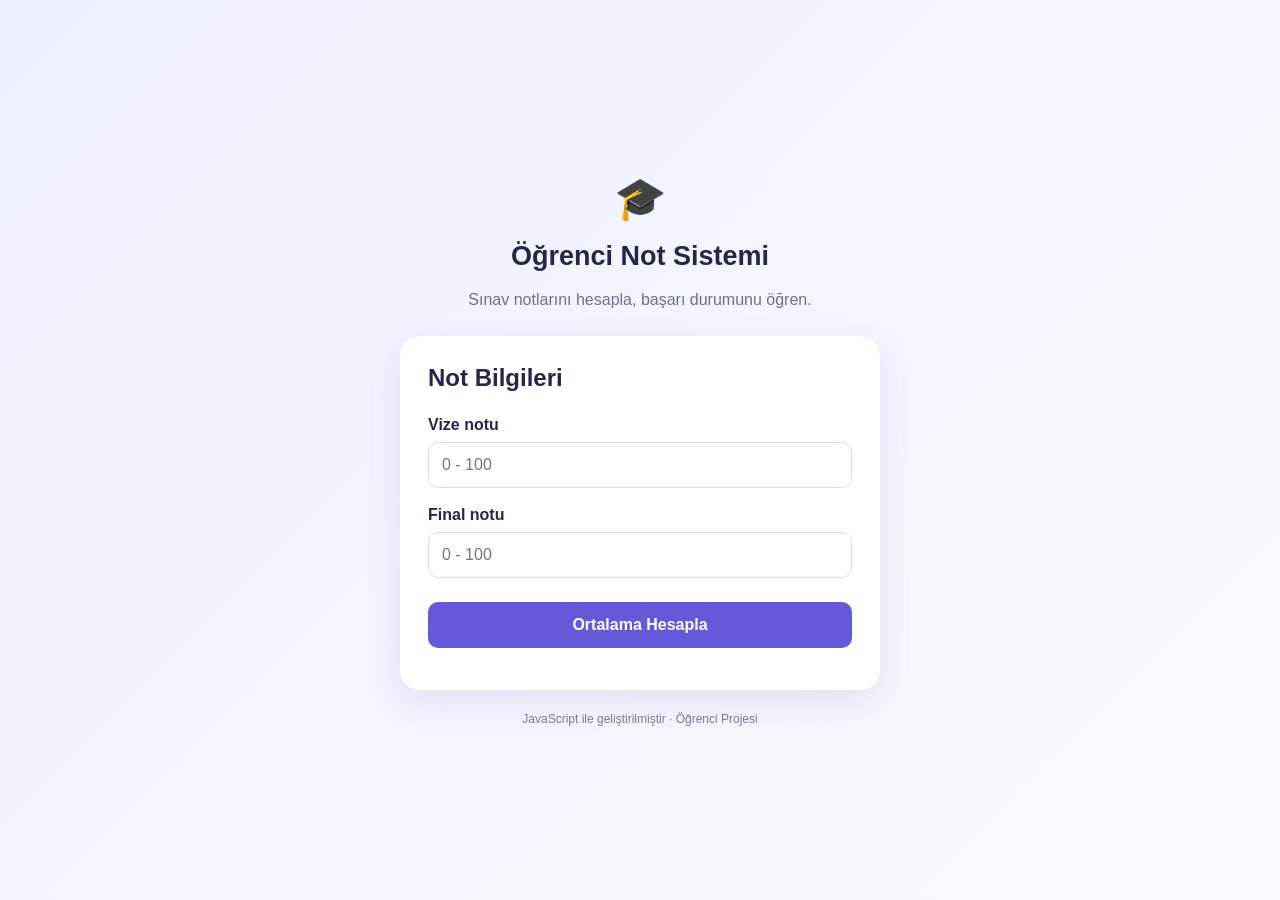
==== index.html @ 9c5910a0 "Add files via upload" ====
<!DOCTYPE html>
<html lang="tr">
<head>
    <meta charset="UTF-8">
    <meta name="viewport" content="width=device-width, initial-scale=1.0">
    <title>Öğrenci Not Sistemi</title>
    <link rel="stylesheet" href="style.css">
    <script src="script.js" defer></script>
</head>
<body>
    <main class="container">
        <header>
            <div class="logo">🎓</div>
            <h1>Öğrenci Not Sistemi</h1>
            <p>Sınav notlarını hesapla, başarı durumunu öğren.</p>
        </header>

        <section class="card">
            <h2>Not Bilgileri</h2>

            <label for="vize">Vize notu</label>
            <input id="vize" type="number" min="0" max="100"
                   placeholder="0 - 100">

            <label for="final">Final notu</label>
            <input id="final" type="number" min="0" max="100"
                   placeholder="0 - 100">

            <button id="hesapla">Ortalama Hesapla</button>

            <p id="hata" role="alert"></p>

            <div id="sonuc" class="result" aria-live="polite" hidden>
                <p>Ders ortalaman</p>
                <div id="ortalama" class="score">0</div>
                <h3 id="durum"></h3>
                <p id="detay"></p>
            </div>
        </section>

        <footer>
            JavaScript ile geliştirilmiştir · Öğrenci Projesi
        </footer>
    </main>
</body>
</html>
---- style.css ----
* {
    box-sizing: border-box;
}

body {
    margin: 0;
    min-height: 100vh;
    font-family: Arial, sans-serif;
    background: linear-gradient(135deg, #edf0ff, #f9faff);
    color: #242747;
    display: flex;
    justify-content: center;
    align-items: center;
    padding: 24px;
}

.container {
    width: 100%;
    max-width: 480px;
}

header {
    text-align: center;
    margin-bottom: 24px;
}

.logo {
    font-size: 42px;
}

h1 {
    font-size: 27px;
    margin-bottom: 10px;
}

header p {
    color: #6d7190;
    line-height: 1.5;
}

.card {
    background: white;
    padding: 28px;
    border-radius: 20px;
    box-shadow: 0 12px 35px rgba(42, 48, 100, 0.10);
}

h2 {
    margin-top: 0;
    margin-bottom: 24px;
}

label {
    display: block;
    font-weight: bold;
    margin: 18px 0 8px;
}

input {
    width: 100%;
    padding: 13px;
    border: 1px solid #d9dcef;
    border-radius: 10px;
    font-size: 16px;
}

input:focus {
    outline: 2px solid #8b83ed;
    border-color: transparent;
}

button {
    width: 100%;
    margin-top: 24px;
    padding: 14px;
    border: none;
    border-radius: 10px;
    background: #6558d9;
    color: white;
    font-size: 16px;
    font-weight: bold;
    cursor: pointer;
}

button:hover {
    background: #5144c3;
}

.result {
    margin-top: 24px;
    padding: 20px;
    border-radius: 14px;
    background: #f1f0ff;
    text-align: center;
}

.result p {
    color: #626587;
}

.score {
    font-size: 46px;
    font-weight: bold;
    color: #6558d9;
}

#durum {
    margin-bottom: 8px;
}

#hata {
    color: #c62828;
    font-size: 14px;
}

footer {
    text-align: center;
    margin-top: 22px;
    font-size: 12px;
    color: #777b96;
}
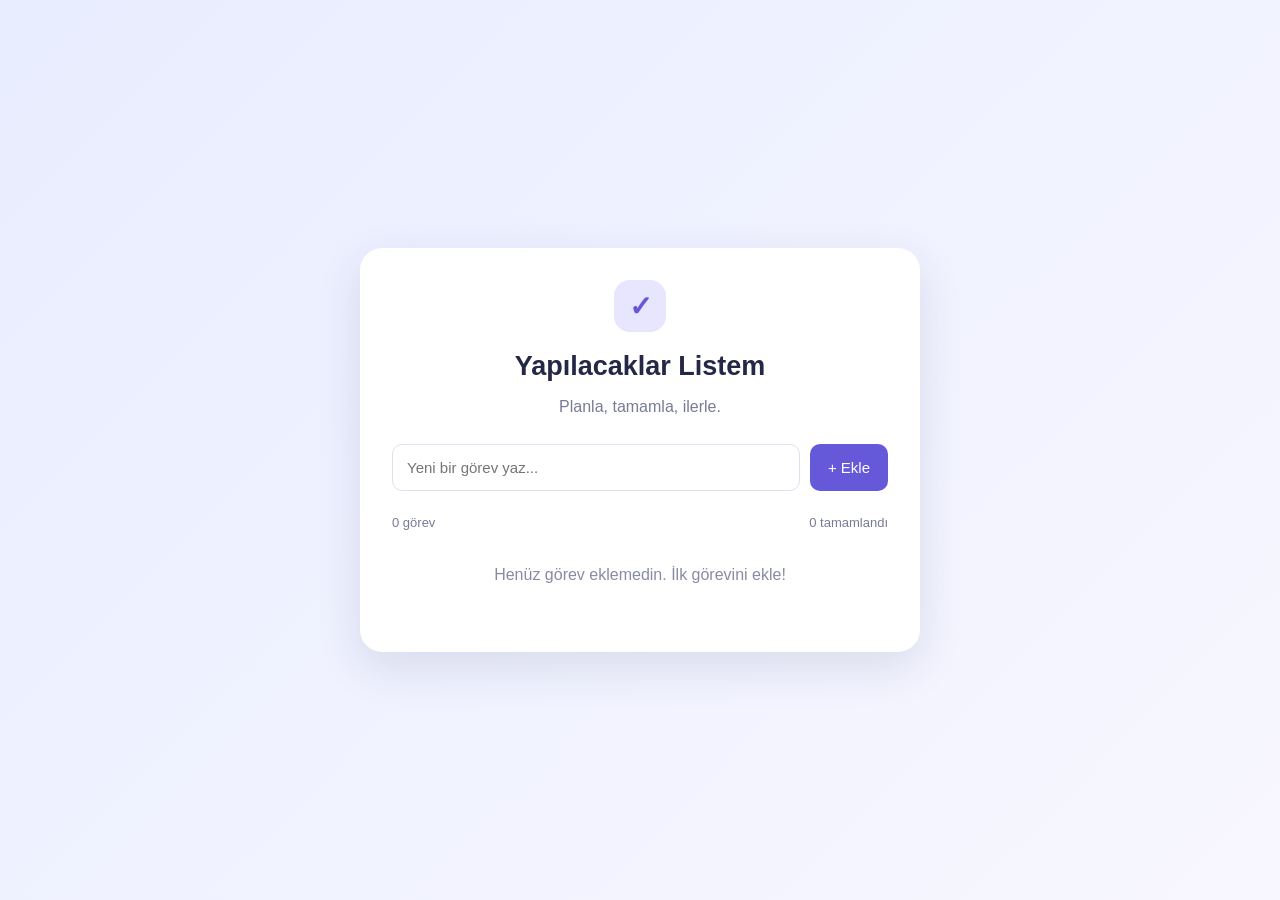
==== commit b7729881: "Add files via upload" ====
--- a/index.html
+++ b/index.html
@@ -4,44 +4,38 @@
 <head>
     <meta charset="UTF-8">
     <meta name="viewport" content="width=device-width, initial-scale=1.0">
-    <title>Öğrenci Not Sistemi</title>
+    <title>Yapılacaklar Listem</title>
     <link rel="stylesheet" href="style.css">
     <script src="script.js" defer></script>
 </head>
 <body>
-    <main class="container">
+    <main class="app">
         <header>
-            <div class="logo">🎓</div>
-            <h1>Öğrenci Not Sistemi</h1>
-            <p>Sınav notlarını hesapla, başarı durumunu öğren.</p>
+            <span class="icon">✓</span>
+            <h1>Yapılacaklar Listem</h1>
+            <p>Planla, tamamla, ilerle.</p>
         </header>
 
-        <section class="card">
-            <h2>Not Bilgileri</h2>
+        <form id="gorevFormu">
+            <input
+                id="gorevInput"
+                type="text"
+                placeholder="Yeni bir görev yaz..."
+                maxlength="120"
+                autocomplete="off"
+                required
+            >
+            <button type="submit">+ Ekle</button>
+        </form>
 
-            <label for="vize">Vize notu</label>
-            <input id="vize" type="number" min="0" max="100"
-                   placeholder="0 - 100">
+        <div class="summary">
+            <span id="gorevSayisi">0 görev</span>
+            <span id="tamamlananSayisi">0 tamamlandı</span>
+        </div>
 
-            <label for="final">Final notu</label>
-            <input id="final" type="number" min="0" max="100"
-                   placeholder="0 - 100">
+        <ul id="gorevListesi"></ul>
 
-            <button id="hesapla">Ortalama Hesapla</button>
-
-            <p id="hata" role="alert"></p>
-
-            <div id="sonuc" class="result" aria-live="polite" hidden>
-                <p>Ders ortalaman</p>
-                <div id="ortalama" class="score">0</div>
-                <h3 id="durum"></h3>
-                <p id="detay"></p>
-            </div>
-        </section>
-
-        <footer>
-            JavaScript ile geliştirilmiştir · Öğrenci Projesi
-        </footer>
+        <p id="bosMesaj">Henüz görev eklemedin. İlk görevini ekle!</p>
     </main>
 </body>
 </html>
--- a/style.css
+++ b/style.css
@@ -6,80 +6,72 @@
 body {
     margin: 0;
     min-height: 100vh;
+    padding: 24px;
+    display: flex;
+    align-items: center;
+    justify-content: center;
     font-family: Arial, sans-serif;
-    background: linear-gradient(135deg, #edf0ff, #f9faff);
-    color: #242747;
-    display: flex;
-    justify-content: center;
-    align-items: center;
-    padding: 24px;
+    background: linear-gradient(135deg, #e8edff, #f8f7ff);
+    color: #252747;
 }
 
-.container {
+.app {
     width: 100%;
-    max-width: 480px;
+    max-width: 560px;
+    padding: 32px;
+    border-radius: 22px;
+    background: white;
+    box-shadow: 0 15px 45px rgba(42, 48, 100, 0.12);
 }
 
 header {
     text-align: center;
-    margin-bottom: 24px;
+    margin-bottom: 28px;
 }
 
-.logo {
-    font-size: 42px;
+.icon {
+    display: inline-flex;
+    align-items: center;
+    justify-content: center;
+    width: 52px;
+    height: 52px;
+    border-radius: 16px;
+    background: #e8e5ff;
+    color: #6558d9;
+    font-size: 28px;
+    font-weight: bold;
 }
 
 h1 {
+    margin-bottom: 8px;
     font-size: 27px;
-    margin-bottom: 10px;
 }
 
 header p {
-    color: #6d7190;
-    line-height: 1.5;
+    color: #777b96;
 }
 
-.card {
-    background: white;
-    padding: 28px;
-    border-radius: 20px;
-    box-shadow: 0 12px 35px rgba(42, 48, 100, 0.10);
-}
-
-h2 {
-    margin-top: 0;
-    margin-bottom: 24px;
-}
-
-label {
-    display: block;
-    font-weight: bold;
-    margin: 18px 0 8px;
+form {
+    display: flex;
+    gap: 10px;
 }
 
 input {
-    width: 100%;
-    padding: 13px;
-    border: 1px solid #d9dcef;
+    flex: 1;
+    min-width: 0;
+    padding: 14px;
+    border: 1px solid #dfe1ef;
     border-radius: 10px;
-    font-size: 16px;
-}
-
-input:focus {
-    outline: 2px solid #8b83ed;
-    border-color: transparent;
+    font-size: 15px;
 }
 
 button {
-    width: 100%;
-    margin-top: 24px;
-    padding: 14px;
+    padding: 12px 18px;
     border: none;
     border-radius: 10px;
     background: #6558d9;
     color: white;
-    font-size: 16px;
-    font-weight: bold;
+    font-size: 15px;
     cursor: pointer;
 }
 
@@ -87,36 +79,78 @@
     background: #5144c3;
 }
 
-.result {
-    margin-top: 24px;
-    padding: 20px;
-    border-radius: 14px;
-    background: #f1f0ff;
-    text-align: center;
+.summary {
+    display: flex;
+    justify-content: space-between;
+    gap: 10px;
+    margin: 24px 0 14px;
+    color: #777b96;
+    font-size: 13px;
 }
 
-.result p {
-    color: #626587;
+ul {
+    list-style: none;
+    margin: 0;
+    padding: 0;
 }
 
-.score {
-    font-size: 46px;
-    font-weight: bold;
-    color: #6558d9;
+.task {
+    display: flex;
+    align-items: center;
+    gap: 12px;
+    padding: 14px 0;
+    border-bottom: 1px solid #eeeeF5;
 }
 
-#durum {
-    margin-bottom: 8px;
+.task input {
+    flex: none;
+    width: 18px;
+    height: 18px;
+    accent-color: #6558d9;
+    cursor: pointer;
 }
 
-#hata {
-    color: #c62828;
-    font-size: 14px;
+.task-text {
+    flex: 1;
+    overflow-wrap: anywhere;
 }
 
-footer {
+.task.completed .task-text {
+    color: #999;
+    text-decoration: line-through;
+}
+
+.delete {
+    padding: 8px 10px;
+    background: #fff0f0;
+    color: #c43d4b;
+    font-size: 13px;
+}
+
+.delete:hover {
+    background: #ffe0e0;
+}
+
+#bosMesaj {
     text-align: center;
-    margin-top: 22px;
-    font-size: 12px;
-    color: #777b96;
+    padding: 20px 0;
+    color: #888ba3;
 }
+
+@media (max-width: 450px) {
+    .app {
+        padding: 22px;
+    }
+
+    h1 {
+        font-size: 23px;
+    }
+
+    form {
+        flex-direction: column;
+    }
+
+    form button {
+        width: 100%;
+    }
+}
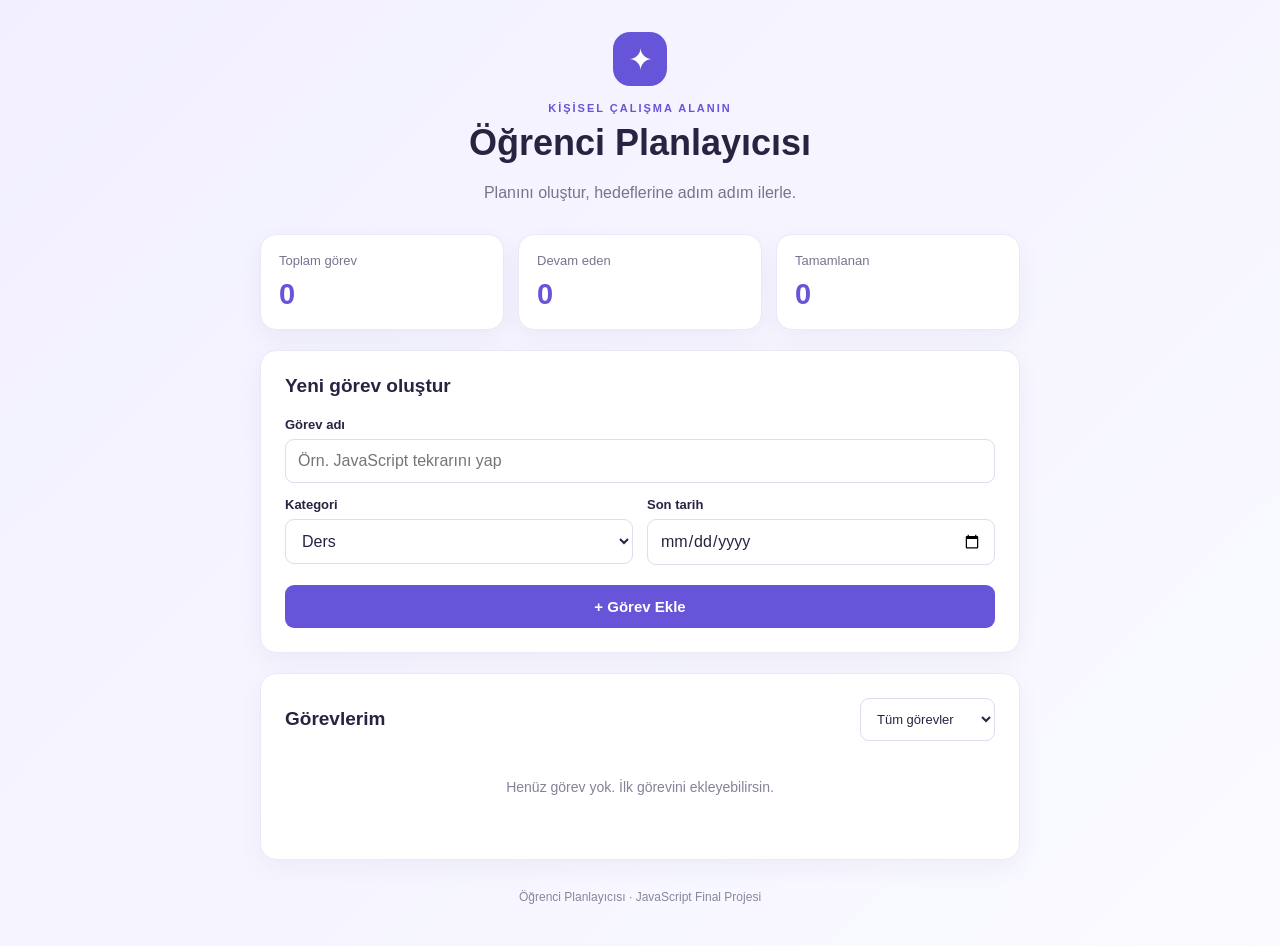
==== commit e0f14748: "Add files via upload" ====
--- a/index.html
+++ b/index.html
@@ -4,38 +4,81 @@
 <head>
     <meta charset="UTF-8">
     <meta name="viewport" content="width=device-width, initial-scale=1.0">
-    <title>Yapılacaklar Listem</title>
+    <title>Öğrenci Planlayıcısı</title>
     <link rel="stylesheet" href="style.css">
     <script src="script.js" defer></script>
 </head>
 <body>
-    <main class="app">
-        <header>
-            <span class="icon">✓</span>
-            <h1>Yapılacaklar Listem</h1>
-            <p>Planla, tamamla, ilerle.</p>
+    <main class="container">
+        <header class="header">
+            <div class="logo">✦</div>
+            <p class="eyebrow">KİŞİSEL ÇALIŞMA ALANIN</p>
+            <h1>Öğrenci Planlayıcısı</h1>
+            <p class="subtitle">Planını oluştur, hedeflerine adım adım ilerle.</p>
         </header>
 
-        <form id="gorevFormu">
-            <input
-                id="gorevInput"
-                type="text"
-                placeholder="Yeni bir görev yaz..."
-                maxlength="120"
-                autocomplete="off"
-                required
-            >
-            <button type="submit">+ Ekle</button>
-        </form>
+        <section class="stats">
+            <article class="stat-card">
+                <span>Toplam görev</span>
+                <strong id="toplamGorev">0</strong>
+            </article>
+            <article class="stat-card">
+                <span>Devam eden</span>
+                <strong id="aktifGorev">0</strong>
+            </article>
+            <article class="stat-card">
+                <span>Tamamlanan</span>
+                <strong id="bitmisGorev">0</strong>
+            </article>
+        </section>
 
-        <div class="summary">
-            <span id="gorevSayisi">0 görev</span>
-            <span id="tamamlananSayisi">0 tamamlandı</span>
-        </div>
+        <section class="panel">
+            <h2>Yeni görev oluştur</h2>
 
-        <ul id="gorevListesi"></ul>
+            <form id="gorevFormu">
+                <label for="gorevAdi">Görev adı</label>
+                <input id="gorevAdi" type="text"
+                       placeholder="Örn. JavaScript tekrarını yap"
+                       maxlength="100" required>
 
-        <p id="bosMesaj">Henüz görev eklemedin. İlk görevini ekle!</p>
+                <div class="form-row">
+                    <div>
+                        <label for="kategori">Kategori</label>
+                        <select id="kategori">
+                            <option value="Ders">Ders</option>
+                            <option value="Proje">Proje</option>
+                            <option value="Sınav">Sınav</option>
+                            <option value="Kişisel">Kişisel</option>
+                        </select>
+                    </div>
+
+                    <div>
+                        <label for="tarih">Son tarih</label>
+                        <input id="tarih" type="date">
+                    </div>
+                </div>
+
+                <button class="primary-button" type="submit">
+                    + Görev Ekle
+                </button>
+            </form>
+        </section>
+
+        <section class="task-section">
+            <div class="task-heading">
+                <h2>Görevlerim</h2>
+                <select id="filtre" aria-label="Görevleri filtrele">
+                    <option value="tumu">Tüm görevler</option>
+                    <option value="aktif">Devam edenler</option>
+                    <option value="tamamlanan">Tamamlananlar</option>
+                </select>
+            </div>
+
+            <p id="bosMesaj">Henüz görev yok. İlk görevini ekleyebilirsin.</p>
+            <ul id="gorevListesi"></ul>
+        </section>
+
+        <footer>Öğrenci Planlayıcısı · JavaScript Final Projesi</footer>
     </main>
 </body>
 </html>
--- a/style.css
+++ b/style.css
@@ -1,156 +1,292 @@
 
 * {
     box-sizing: border-box;
+}
+
+:root {
+    font-family: Arial, sans-serif;
+    color: #272442;
+    background: #f5f5fc;
 }
 
 body {
     margin: 0;
     min-height: 100vh;
-    padding: 24px;
-    display: flex;
-    align-items: center;
-    justify-content: center;
-    font-family: Arial, sans-serif;
-    background: linear-gradient(135deg, #e8edff, #f8f7ff);
-    color: #252747;
-}
-
-.app {
+    padding: 32px 16px;
+    background: linear-gradient(135deg, #f2f0ff, #fafaff);
+}
+
+.container {
     width: 100%;
-    max-width: 560px;
-    padding: 32px;
-    border-radius: 22px;
-    background: white;
-    box-shadow: 0 15px 45px rgba(42, 48, 100, 0.12);
-}
-
-header {
+    max-width: 760px;
+    margin: 0 auto;
+}
+
+.header {
     text-align: center;
     margin-bottom: 28px;
 }
 
-.icon {
-    display: inline-flex;
-    align-items: center;
-    justify-content: center;
-    width: 52px;
-    height: 52px;
+.logo {
+    display: inline-grid;
+    place-items: center;
+    width: 54px;
+    height: 54px;
+    border-radius: 17px;
+    background: #6755d9;
+    color: white;
+    font-size: 30px;
+}
+
+.eyebrow {
+    margin: 16px 0 8px;
+    color: #6755d9;
+    font-size: 11px;
+    font-weight: bold;
+    letter-spacing: 2px;
+}
+
+h1 {
+    margin: 0;
+    font-size: clamp(27px, 5vw, 36px);
+}
+
+.subtitle {
+    color: #77758d;
+    line-height: 1.6;
+}
+
+.stats {
+    display: grid;
+    grid-template-columns: repeat(3, 1fr);
+    gap: 14px;
+    margin-bottom: 20px;
+}
+
+.stat-card,
+.panel,
+.task-section {
+    background: white;
+    border: 1px solid #ebe9f5;
     border-radius: 16px;
-    background: #e8e5ff;
-    color: #6558d9;
-    font-size: 28px;
-    font-weight: bold;
-}
-
-h1 {
-    margin-bottom: 8px;
-    font-size: 27px;
-}
-
-header p {
-    color: #777b96;
-}
-
-form {
-    display: flex;
-    gap: 10px;
-}
-
-input {
-    flex: 1;
+    box-shadow: 0 8px 25px rgba(47, 39, 97, 0.05);
+}
+
+.stat-card {
+    padding: 18px;
+}
+
+.stat-card span {
+    display: block;
+    color: #77758d;
+    font-size: 13px;
+}
+
+.stat-card strong {
+    display: block;
+    margin-top: 10px;
+    font-size: 29px;
+    color: #6755d9;
+}
+
+.panel,
+.task-section {
+    padding: 24px;
+    margin-bottom: 20px;
+}
+
+h2 {
+    margin: 0 0 20px;
+    font-size: 19px;
+}
+
+label {
+    display: block;
+    margin: 14px 0 7px;
+    font-size: 13px;
+    font-weight: bold;
+}
+
+input,
+select {
+    width: 100%;
     min-width: 0;
-    padding: 14px;
-    border: 1px solid #dfe1ef;
-    border-radius: 10px;
-    font-size: 15px;
-}
-
-button {
-    padding: 12px 18px;
+    padding: 12px;
+    border: 1px solid #dedced;
+    border-radius: 9px;
+    background: white;
+    color: #272442;
+    font: inherit;
+}
+
+input:focus,
+select:focus {
+    outline: 2px solid #b7adff;
+    border-color: transparent;
+}
+
+.form-row {
+    display: grid;
+    grid-template-columns: 1fr 1fr;
+    gap: 14px;
+}
+
+.primary-button {
+    width: 100%;
+    margin-top: 20px;
+    padding: 13px;
     border: none;
-    border-radius: 10px;
-    background: #6558d9;
+    border-radius: 9px;
+    background: #6755d9;
     color: white;
     font-size: 15px;
+    font-weight: bold;
     cursor: pointer;
 }
 
-button:hover {
-    background: #5144c3;
-}
-
-.summary {
+.primary-button:hover {
+    background: #5140c1;
+}
+
+.task-heading {
     display: flex;
     justify-content: space-between;
-    gap: 10px;
-    margin: 24px 0 14px;
-    color: #777b96;
+    align-items: center;
+    gap: 12px;
+}
+
+.task-heading h2 {
+    margin-bottom: 0;
+}
+
+.task-heading select {
+    width: auto;
+    max-width: 170px;
     font-size: 13px;
 }
 
-ul {
+#bosMesaj {
+    padding: 24px 0;
+    text-align: center;
+    color: #858299;
+    font-size: 14px;
+}
+
+#bosMesaj[hidden] {
+    display: none;
+}
+
+#gorevListesi {
     list-style: none;
-    margin: 0;
     padding: 0;
-}
-
-.task {
+    margin: 16px 0 0;
+}
+
+.task-item {
     display: flex;
     align-items: center;
     gap: 12px;
-    padding: 14px 0;
-    border-bottom: 1px solid #eeeeF5;
-}
-
-.task input {
-    flex: none;
+    padding: 15px 0;
+    border-bottom: 1px solid #f0eff6;
+}
+
+.task-item:last-child {
+    border-bottom: none;
+}
+
+.task-check {
     width: 18px;
     height: 18px;
-    accent-color: #6558d9;
+    flex: 0 0 18px;
+    accent-color: #6755d9;
     cursor: pointer;
 }
 
-.task-text {
+.task-content {
     flex: 1;
+    min-width: 0;
+}
+
+.task-name {
     overflow-wrap: anywhere;
-}
-
-.task.completed .task-text {
-    color: #999;
+    font-weight: bold;
+    font-size: 14px;
+}
+
+.task-meta {
+    margin-top: 7px;
+    color: #858299;
+    font-size: 12px;
+}
+
+.task-item.done .task-name {
+    color: #9290a3;
     text-decoration: line-through;
 }
 
-.delete {
+.category {
+    display: inline-block;
+    margin-right: 8px;
+    padding: 4px 7px;
+    border-radius: 6px;
+    background: #efedff;
+    color: #5b49c8;
+}
+
+.delete-button {
+    border: none;
+    border-radius: 8px;
     padding: 8px 10px;
     background: #fff0f0;
-    color: #c43d4b;
-    font-size: 13px;
-}
-
-.delete:hover {
+    color: #b93d4b;
+    cursor: pointer;
+}
+
+.delete-button:hover {
     background: #ffe0e0;
 }
 
-#bosMesaj {
+footer {
+    padding: 10px;
     text-align: center;
-    padding: 20px 0;
-    color: #888ba3;
-}
-
-@media (max-width: 450px) {
-    .app {
-        padding: 22px;
-    }
-
-    h1 {
-        font-size: 23px;
-    }
-
-    form {
+    color: #89869d;
+    font-size: 12px;
+}
+
+@media (max-width: 520px) {
+    .stats {
+        gap: 8px;
+    }
+
+    .stat-card {
+        padding: 12px;
+    }
+
+    .stat-card span {
+        font-size: 11px;
+    }
+
+    .stat-card strong {
+        font-size: 24px;
+    }
+
+    .panel,
+    .task-section {
+        padding: 18px;
+    }
+
+    .form-row {
+        grid-template-columns: 1fr;
+        gap: 0;
+    }
+
+    .task-heading {
+        align-items: flex-start;
         flex-direction: column;
     }
 
-    form button {
+    .task-heading select {
         width: 100%;
-    }
-}
+        max-width: none;
+    }
+}
